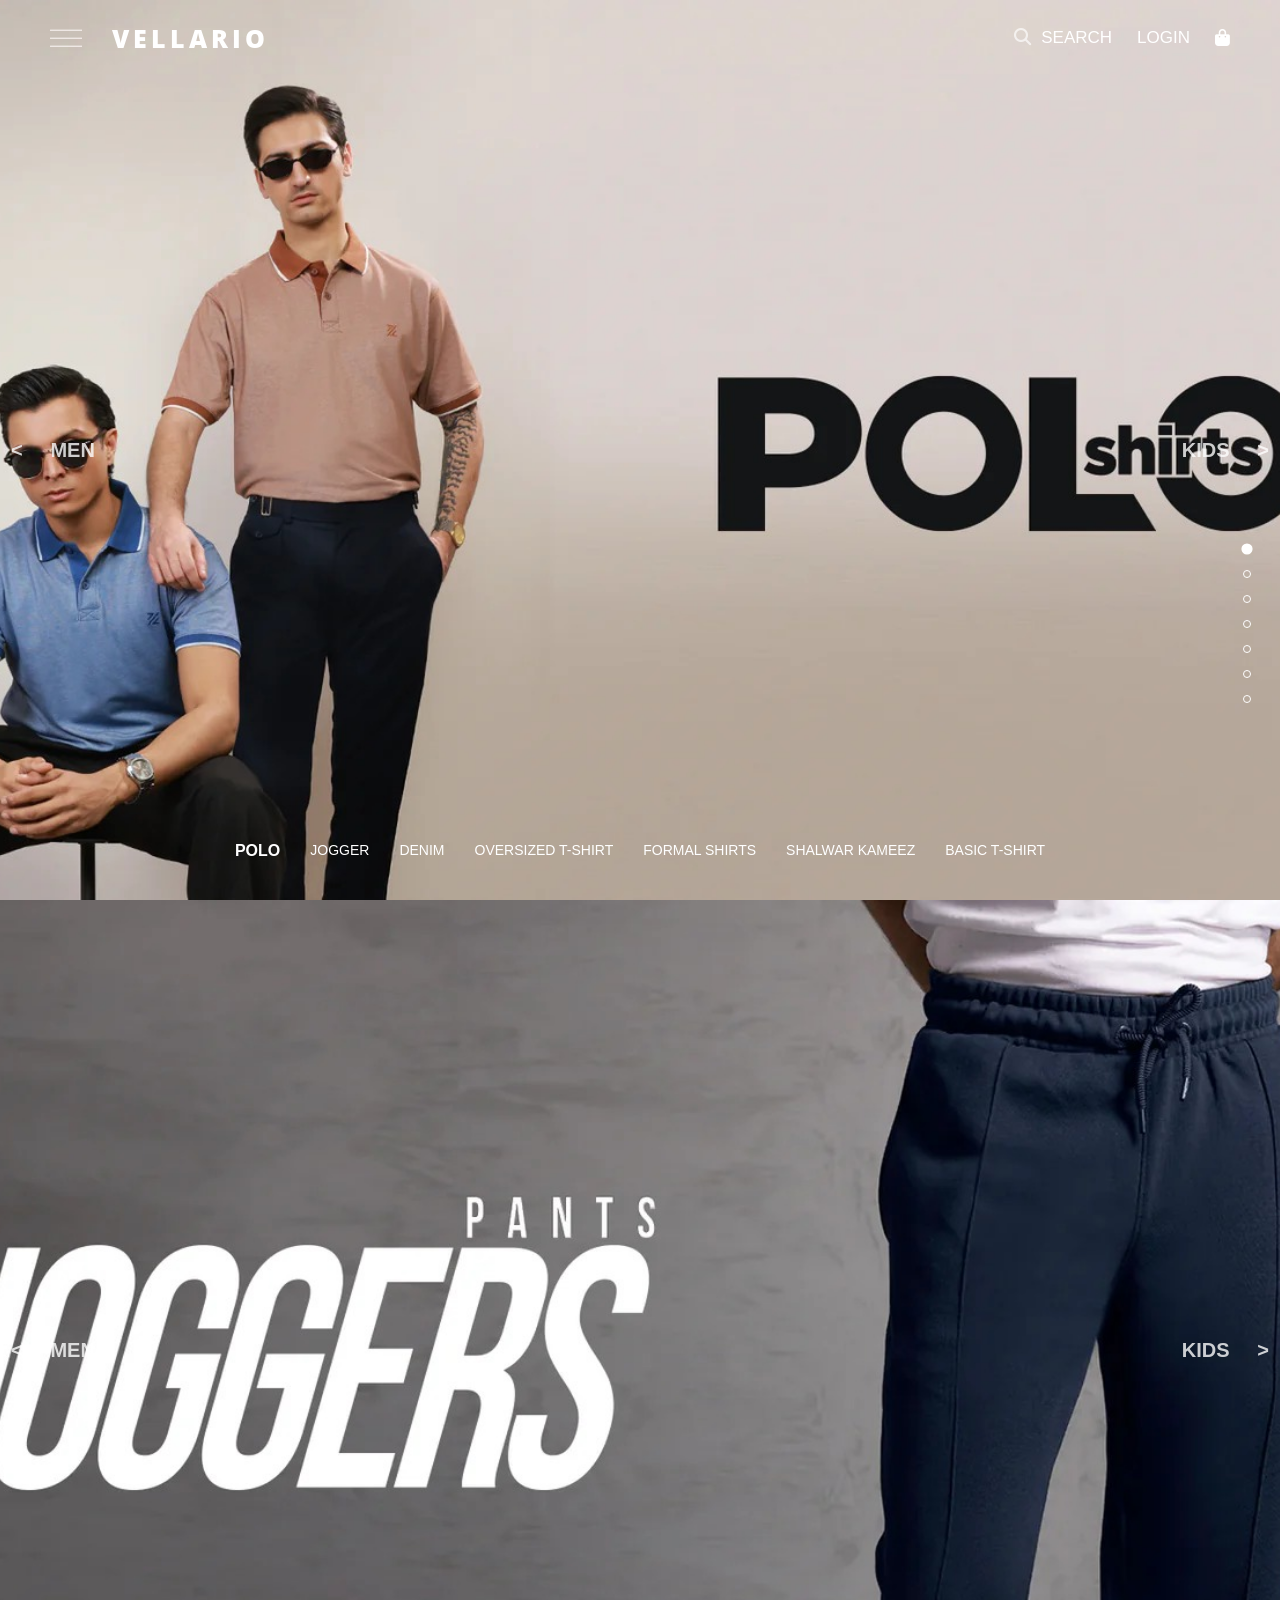
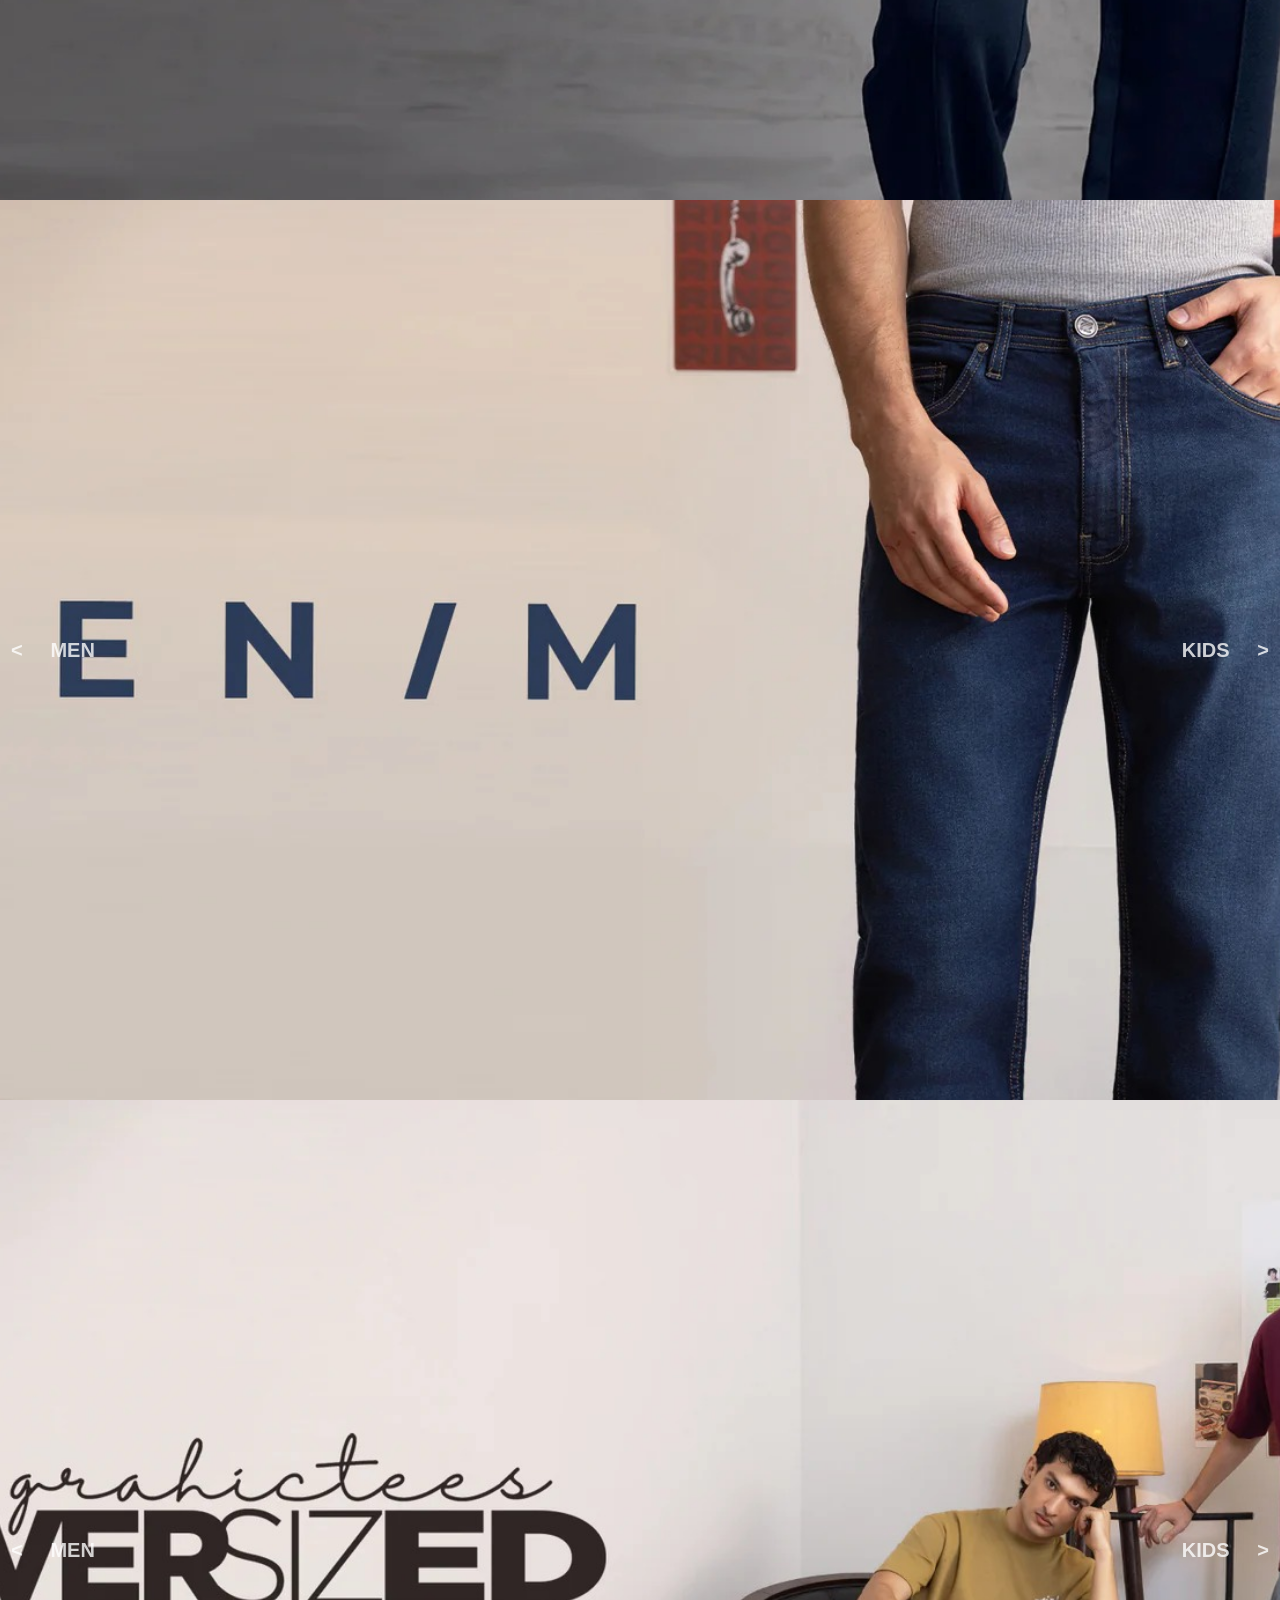
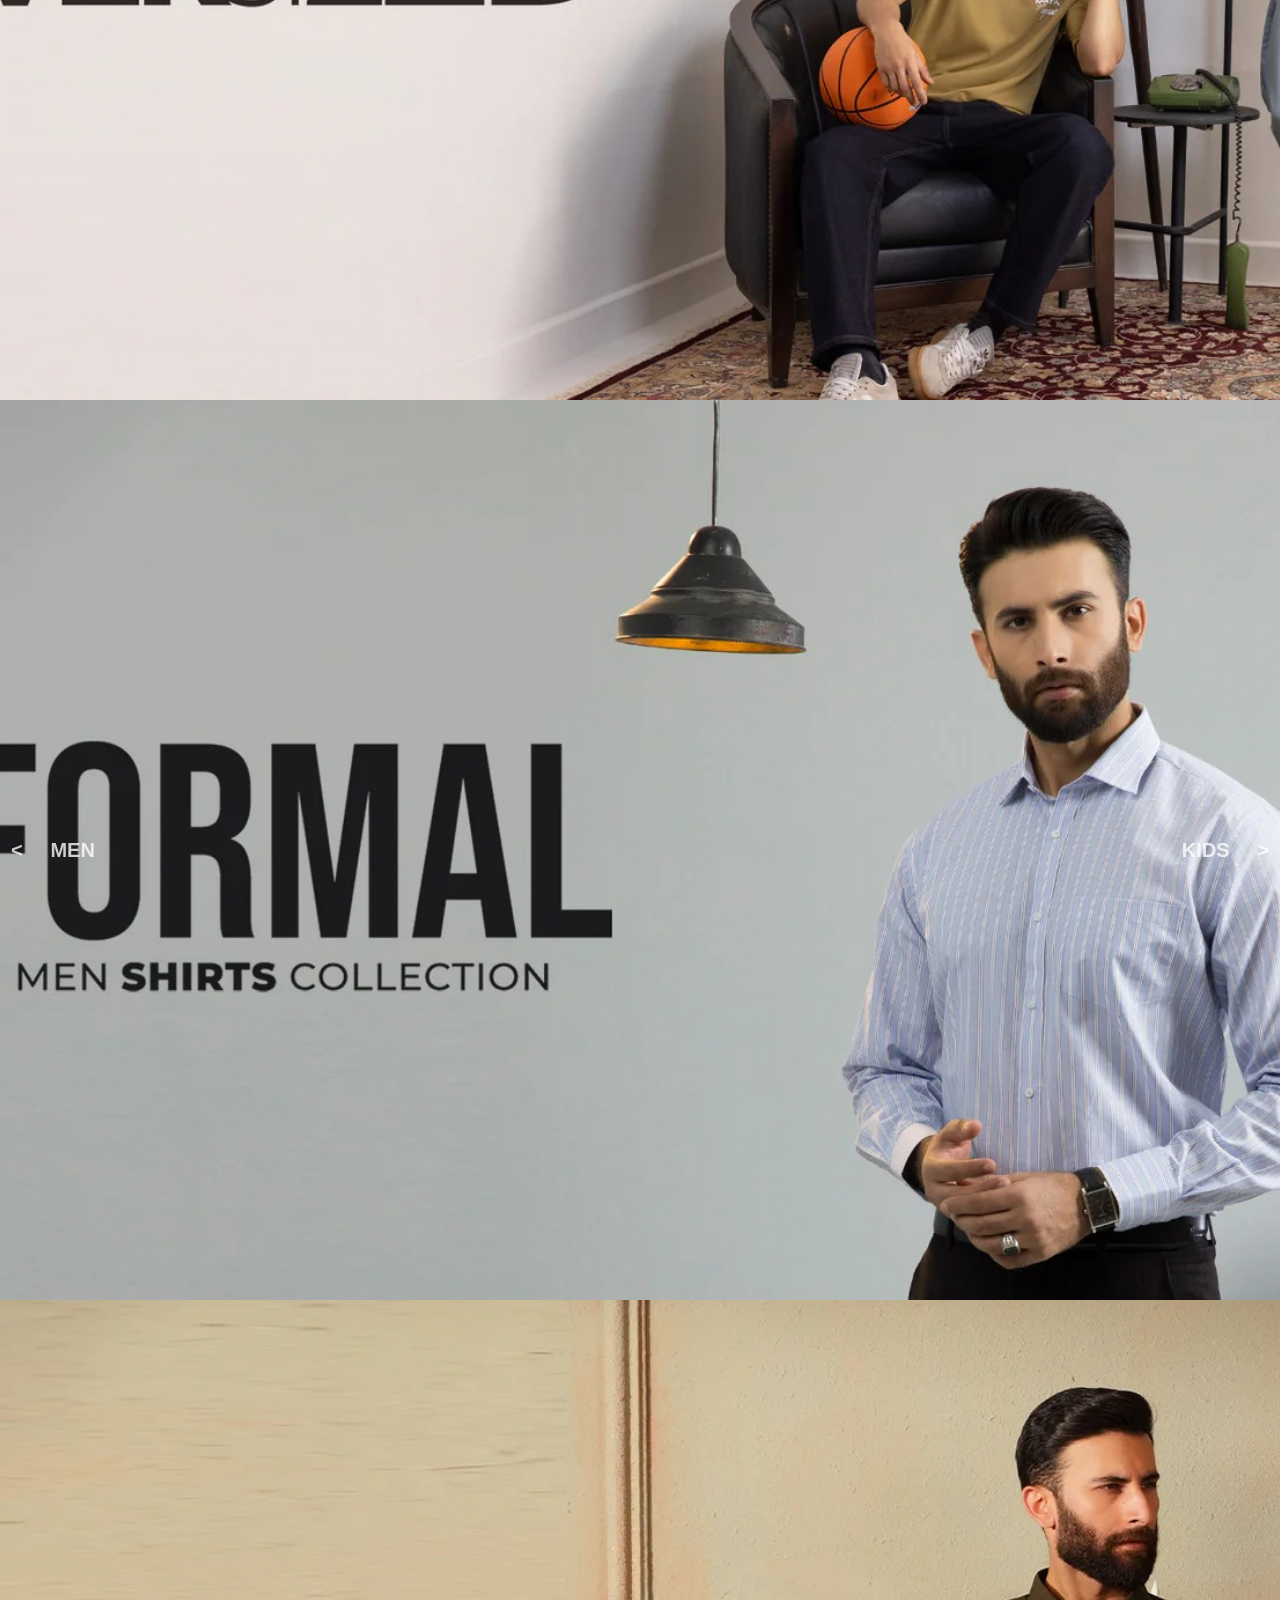
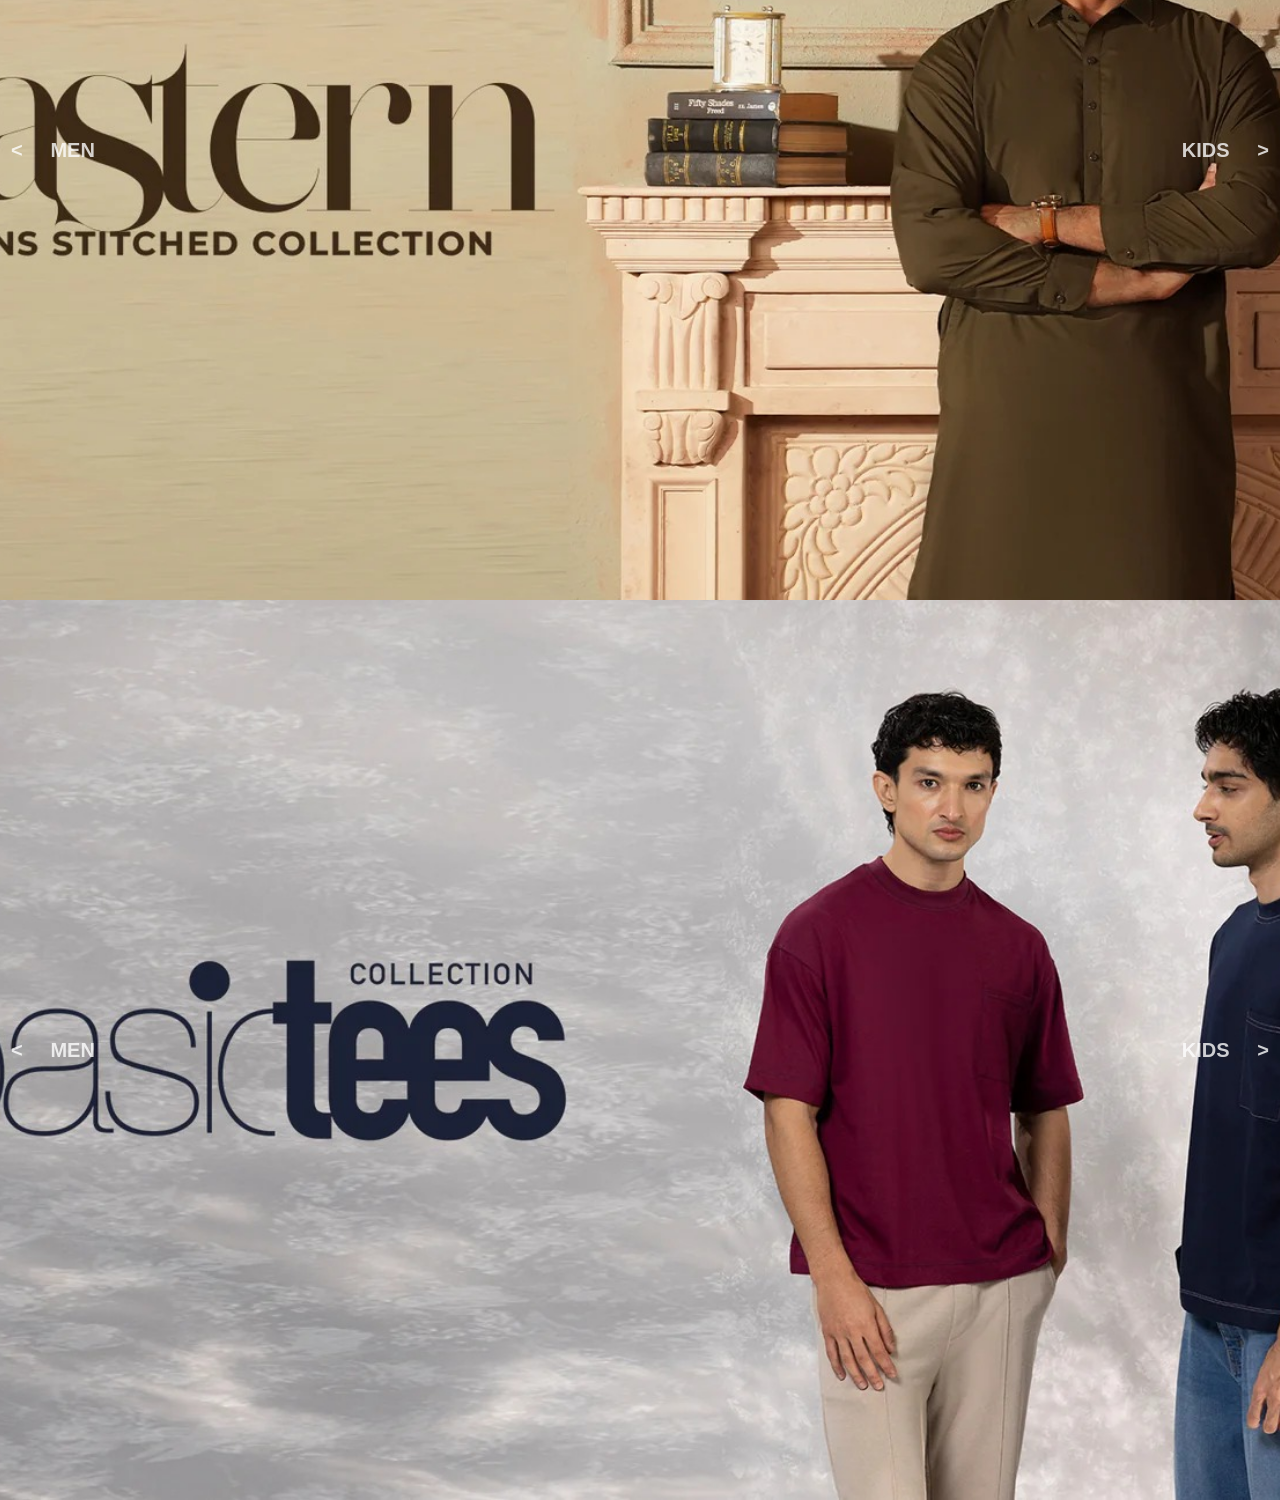
==== index.html @ cee4c7e9 "removed the index" ====
<!DOCTYPE html>
<html lang="en">

<head>
    <meta charset="UTF-8">
    <meta name="viewport" content="width=device-width, initial-scale=1.0">
    <title>Vellario</title>
    <link rel="stylesheet" href="https://cdnjs.cloudflare.com/ajax/libs/font-awesome/6.5.0/css/all.min.css">
    <link
        href="https://fonts.googleapis.com/css2?family=Montserrat:wght@800&family=Playfair+Display:ital,wght@1,500&family=Open+Sans:wght@600&display=swap"
        rel="stylesheet">
    <link rel="stylesheet" href="/CSS/style.css">
</head>

<body>

    <div id="sideNav" class="sidenav">

        <div class="side-header">

            <span class="close-btn" onclick="toggleNav(0)">✕</span>
            <h2 class="side-logo">VELLARIO</h2>

        </div>
        <div class="box">
            <span class="tab active" onclick="showTab('women', this)">WOMEN</span>
            <span class="tab" onclick="showTab('men', this)">MEN</span>
            <span class="tab" onclick="showTab('kids', this)">KIDS</span>
        </div>

        <div class="tab-content">

            <div class="tab-panel active" id="women">
                <a href="/htmls/womens/UNSTITCHED.HTML">UNSTITCHED</a>
                <a href="/htmls/womens/mODEST WEAR.HTML">MODEST WEAR</a>
                <a href="/htmls/womens/bags.html">BAGS</a>
                <a href="/htmls/womens/fragnance.html">FRAGRANCE</a>
            </div>

            <div class="tab-panel" id="men">
                <a href="/htmls/mens/t-shirts.html">T-SHIRTS</a>
                <a href="/htmls/mens/polo.html">POLO</a>
                <a href="/htmls/mens/Shirts.html">SHIRTS</a>
                <a href="/htmls/mens/fragnance - Copy.html">FRAGRANCE</a>
            </div>

            <div class="tab-panel" id="kids">
                <a href="/htmls/kids/boys.html">BOYS</a>
                <a href="/htmls/kids/girls.html">GIRLS</a>


            </div>

        </div>

    </div>


    <header>

        <div class="logo-section">

            <span class="bar" onclick="toggleNav('33vw')">&#119064;</span>

            <a href="index.html" class="logo">VELLARIO</a>

        </div>


        <div class="nav-right">
            <a href="/htmls/search.html"> <i class="fa fa-search"></i>SEARCH</a>
            <a href="/htmls/login.html">LOGIN</a>
            <span><i class="fas fa-shopping-bag"></i></span>
        </div>
    </header>

    <div class="slider" id="mainSlider">

        <section class="section" style="background-image:url('/img/imgi_8_Polo_polo-shirts_20260211-d_1660x.jpg');">
            <div class="arrow arrow-left" onclick="prevSlide()">&lt;&nbsp;&nbsp;&nbsp;&nbsp; MEN</div>


            <div class="arrow arrow-right" onclick="nextSlide()">KIDS &nbsp;&nbsp;&nbsp;&nbsp;&gt;</div>
        </section>


        <section class="section"
            style="background-image:url('/img/imgi_11_Jogger_men-trouser-pants_20260211-d_1660x.jpg');">
            <div class="arrow arrow-left" onclick="prevSlide()">&lt;&nbsp;&nbsp;&nbsp;&nbsp; MEN</div>


            <div class="arrow arrow-right" onclick="nextSlide()">KIDS &nbsp;&nbsp;&nbsp;&nbsp;&gt;</div>
        </section>


        <section class="section" style="background-image:url('/img/imgi_10_Denim_denim_20260211-d_1660x.jpg');">
            <div class="arrow arrow-left" onclick="prevSlide()">&lt;&nbsp;&nbsp;&nbsp;&nbsp; MEN</div>


            <div class="arrow arrow-right" onclick="nextSlide()">KIDS &nbsp;&nbsp;&nbsp;&nbsp;&gt;</div>
        </section>

        <section class="section"
            style="background-image:url('/img/imgi_9_Oversized_oversized-graphic-t-shirt_20260211-d_1660x.jpg');">
            <div class="arrow arrow-left" onclick="prevSlide()">&lt;&nbsp;&nbsp;&nbsp;&nbsp; MEN</div>


            <div class="arrow arrow-right" onclick="nextSlide()">KIDS &nbsp;&nbsp;&nbsp;&nbsp;&gt;</div>
        </section>

        <section class="section"
            style="background-image:url('/img/imgi_12_Formal_Shirt_men-shirts_20260211-d_1660x.jpg');">
            <div class="arrow arrow-left" onclick="prevSlide()">&lt;&nbsp;&nbsp;&nbsp;&nbsp; MEN</div>


            <div class="arrow arrow-right" onclick="nextSlide()">KIDS &nbsp;&nbsp;&nbsp;&nbsp;&gt;</div>
        </section>

        <section class="section"
            style="background-image:url('/img/imgi_13_Shalwar_kameez_eastern-wear_20260211-d_1660x.jpg');">
            <div class="arrow arrow-left" onclick="prevSlide()">&lt;&nbsp;&nbsp;&nbsp;&nbsp; MEN</div>


            <div class="arrow arrow-right" onclick="nextSlide()">KIDS &nbsp;&nbsp;&nbsp;&nbsp;&gt;</div>
        </section>

        <section class="section"
            style="background-image:url('/img/imgi_14_T-Shirt_men-basic-t-shirt_20260211-d_1660x.jpg');">
            <div class="arrow arrow-left" onclick="prevSlide()">&lt;&nbsp;&nbsp;&nbsp;&nbsp; MEN</div>


            <div class="arrow arrow-right" onclick="nextSlide()">KIDS &nbsp;&nbsp;&nbsp;&nbsp;&gt;</div>
        </section>

    </div>



    <div class="dots">
        <div class="dot active" onclick="jump(0)"></div>
        <div class="dot" onclick="jump(1)"></div>
        <div class="dot" onclick="jump(2)"></div>
        <div class="dot" onclick="jump(3)"></div>
        <div class="dot" onclick="jump(4)"></div>
        <div class="dot" onclick="jump(5)"></div>
        <div class="dot" onclick="jump(6)"></div>

    </div>

    <nav class="bottom-nav">
        <a class="nav-item active">POLO</a>
        <a class="nav-item">JOGGER</a>
        <a class="nav-item">DENIM</a>
        <a class="nav-item">OVERSIZED T-SHIRT</a>
        <a class="nav-item">FORMAL SHIRTS</a>
        <a class="nav-item">SHALWAR KAMEEZ</a>
        <a class="nav-item">BASIC T-SHIRT</a>
    </nav>



    <!-- links -->

    <script src="/java.js"></script>
</body>

</html>
---- CSS/style.css ----
* {
  margin: 0;
  padding: 0;
  box-sizing: border-box;
}

body,
html {
  height: 100%;
  width: 100%;
  overflow: hidden;
  font-family: "Open Sans", sans-serif;
}

.slider {
  position: absolute;
  top: 0;
  left: 0;
}

/* HEADER */
header {
  position: fixed;
  top: 0;
  width: 100%;
  z-index: 1000;
  display: flex;
  justify-content: space-between;
  align-items: center;
  padding: 10px 50px;
  color: white;
}

.logo-section {
  display: flex;
  align-items: center;
  gap: 15px;
  cursor: pointer;
}

.logo-section span {
  color: rgb(255, 250, 250);
}

.bar {
  font-size: 40px;
}

.logo {
  font-size: 25px;
  font-weight: 900;
  letter-spacing: 4px;
  padding-left: 15px;
  text-decoration: none;
  color: inherit;
}

.nav-right {
  display: flex;
  gap: 25px;
  align-items: center;
  font-size: 17px;
}

.nav-right a {
  color: rgb(255, 255, 255);
  text-decoration: none;
  font-weight: lighter;
  font-family: Arial, Helvetica, sans-serif;
}

.fa-search {
  margin-right: 10px;
  color: rgba(255, 255, 255, 0.658);
}

fa.shopping-bag {
  cursor: pointer;
}
/* SIDEBAR */
.sidenav {
  height: 100%;
  width: 0;
  position: fixed;
  z-index: 2000;
  top: 0;
  left: 0;
  background: rgb(255, 251, 251);
  transition: 0.5s cubic-bezier(0.77, 0, 0.175, 1);
  overflow-x: hidden;
}

.sidenav a {
  text-decoration: none;
  font-size: 20px;
  color: #111;
  display: block;
}

.close-btn {
  position: static;
  font-size: 20px;
  cursor: pointer;
  color: rgba(128, 128, 128, 0.575);
}

/* new files  */

.side-header {
  display: flex;
  align-items: center;
  gap: 20px;
  padding: 40px 50px;
}

.side-logo {
  margin: 0;
  font-size: 25px;
  font-weight: 700;
  font-family: Arial, Helvetica, sans-serif;
}

.tabs {
  display: flex;
  gap: 20px;
  padding-left: 50px;
  margin-bottom: 30px;
  font-weight: bold;
  cursor: pointer;
}

.tab {
  opacity: 0.4;
  transition: 0.3s;
  margin-left: 20px;
}
.box {
  margin-left: 30px;
  cursor: pointer;
}
.tab.active {
  opacity: 1;
}

.tab-content {
  padding-left: 50px;
  margin-top: 50px;
  display: flex;
  flex-direction: column;
  gap: 10px;
}

.tab-panel {
  display: none;
  flex-direction: column;
  gap: 12px;
}

.tab-panel.active {
  display: flex;
}

.tab-panel a {
  font-size: 18px;
  font-weight: bold;
  cursor: pointer;
  transition: 0.2s;
}

.tab-panel a:hover {
  transform: translateX(8px);
}

/* SLIDER */
.slider {
  height: 100vh;
  width: 100%;
  transition: transform 0.8s cubic-bezier(0.6, 0, 0.3, 1);
}

.section {
  height: 100vh;
  width: 100%;
  background-size: cover;
  background-position: center;
  display: flex;
  align-items: center;
  justify-content: center;
  position: relative;
}

/* HERO TEXT */
/* .hero-text-container {
  display: flex;
  align-items: baseline;
  gap: 15px;
  color: white;
} */

.hero-text-container {
  display: flex;
  flex-direction: column;
  align-items: center;
  color: white;
}

.hero-text-container h1 {
  font-family: "Montserrat", sans-serif;
  font-weight: 800;
  font-size: 90px;
  margin-right: 120;
  letter-spacing: -4px;
  transform: scaleX(1.1);
  margin-bottom: -10px;
  line-height: 1;
}
.polo-shirt span {
  margin-right: 60px;
  font-weight: bolder;
  line-height: 0.9;
  font-size: 80px;
  color: black;
}

.polo-shirt h1 {
  margin-left: 5px;
  font-family: "Times New Roman", Times, serif;
}

.polo-shirt {
  margin-right: 100px;
}

.jogger-pants span {
  font-weight: bolder;
  line-height: 1;
  font-size: 80px;
  color: #111;
}

.jogger-pants h1 {
  margin-right: 190px;
  font-family: "Times New Roman", Times, serif;
}

.denim-shirts span {
  font-weight: bolder;
  line-height: 0.8;
  font-size: 80px;
  color: black;
}
.denim-shirts h1 {
  margin-right: 400px;
  font-family: "Times New Roman", Times, serif;
}

.hero-text-container span {
  font-family: "Playfair Display", serif;
  /* font-size: 60px; */
  letter-spacing: 6px;
  margin-left: 470px;
  text-transform: uppercase;
}

/* ARROWS */
.arrow {
  position: absolute;
  top: 50%;
  transform: translateY(-50%);
  color: rgba(255, 255, 255, 0.788);
  font-weight: 200px;
  font-size: 20px;
  font-family: Arial, Helvetica, sans-serif;
  cursor: pointer;
  font-weight: bold;
  z-index: 100;
  padding: 10px;
}

.arrow-left {
  left: 1px;
}
.arrow-right {
  right: 1px;
}

/* DOTS */
.dots {
  position: absolute;
  right: 29px;
  top: 60.5%;
  display: flex;
  flex-direction: column;
  gap: 17px;
  z-index: 100;
}

.dot {
  width: 8px;
  height: 8px;
  border: 1px solid white;
  border-radius: 50%;
  cursor: pointer;
  transition: 0.3s;
}

.dot.active {
  background: white;
  transform: scale(1.4);
}

/* BOTTOM NAV */
.bottom-nav {
  position: absolute;
  bottom: 40px;
  width: 100%;
  display: flex;
  justify-content: center;
  gap: 30px;
}

.nav-item {
  color: white;
  font-size: 14px;
  font-weight: lighter;
  font-family: Arial, Helvetica, sans-serif;
  transition: 0.3s;
  cursor: pointer;
}

.nav-item.active {
  opacity: 1;
  font-weight: 900;
  font-size: 16px;
  font-weight: bold;
  font-family: Arial, Helvetica, sans-serif;
  color: rgb(255, 255, 255);
}

/* search */

* {
  margin: 0;
  padding: 0;
  box-sizing: border-box;
}

body {
  font-family: "Open Sans", sans-serif;
  background: #f5f5f5;
  color: #333;
}

/* HEADER */

/* SEARCH SECTION */
.search-section {
  text-align: center;
  padding: 40px 0;
}

.search-section h1 {
  font-size: 28px;
  letter-spacing: 2px;
  margin-bottom: 30px;
}

.search-box {
  width: 60%;
  margin: 0 auto 20px;
  display: flex;
  justify-content: space-between;
  align-items: center;
  border-bottom: 1px solid #aaa;
  padding: 10px;
}

.search-box input {
  border: none;
  outline: none;
  width: 100%;
  background: transparent;
  font-size: 16px;
}

.popular-title {
  text-align: left;
  width: 60%;
  margin: 20px auto 10px;
  font-weight: 600;
}

.tags {
  width: 60%;
  margin: 0 auto;
  display: flex;
  flex-wrap: wrap;
  gap: 10px;
}

.tags span {
  background: #e6e6e6;
  padding: 6px 12px;
  border-radius: 20px;
  font-size: 13px;
  cursor: pointer;
}

/* INTEREST SECTION */
.interest-section {
  width: 85%;
  margin: 60px auto;
}

.interest-section h2 {
  font-size: 22px;
  margin-bottom: 30px;
}

.product-grid {
  display: grid;
  grid-template-columns: repeat(4, 1fr);
  gap: 25px;
}

.card img {
  width: 100%;
  height: 350px;
  object-fit: cover;
}

.card .title {
  margin-top: 10px;
  font-weight: 600;
  font-size: 14px;
}

.card .price {
  font-size: 14px;
  margin-top: 5px;
}

.view-btn {
  text-align: center;
  margin-top: 40px;
}

.view-btn button {
  background: black;
  color: white;
  padding: 12px 40px;
  border: none;
  cursor: pointer;
}

/* footer */

.footer-slide {
  height: 100vh;
  width: 100%;
  display: flex;
  flex-direction: column;
  justify-content: space-between;
  background: #f2f2f2;
}

.footer {
  background: #000;
  color: #fff;
  width: 100%;
  display: flex;
  justify-content: space-around;
  padding: 60px 120px;
  box-sizing: border-box;
}
.bottom {
  background: #000;
  color: #aaa;
  text-align: center;
  padding: 20px;
  width: 100%;
  font-size: 11px;
}

.newsletter {
  text-align: center;
  padding-top: 60px;
}

.newsletter h2 {
  font-size: 18px;
  letter-spacing: 1px;
  margin-bottom: 5px;
}

.email-label {
  font-size: 10px;
  color: #777;
  display: block;
  margin-bottom: 15px;
}

.email-input {
  width: 350px;
  border: none;
  border-bottom: 1px solid #000;
  background: transparent;
  outline: none;
  padding: 5px;
}

.social-icons {
  margin-top: 20px;
}

.social-icons i {
  margin: 0 10px;
  font-size: 18px;
  cursor: pointer;
}

.footer {
  background: #000;
  color: #fff;
  display: flex;
  justify-content: space-around;
  padding: 40px 40px;
}

.col h4 {
  font-size: 12px;
  margin-bottom: 10px;
}

.col p {
  font-size: 11px;
  margin: 4px 0;
  color: #ccc;
}

.payment img {
  height: 25px;
  margin-right: 10px;
}

.bottom {
  background: #000;
  color: #aaa;
  text-align: center;
  padding: 15px;
  font-size: 11px;
}

.payment-logos {
  display: flex;
  align-items: center;
  gap: 15px;
  margin-top: 10px;
}

.payment-logos img {
  height: 28px;
  object-fit: contain;
  background: #fff;
  padding: 4px 8px;
  border-radius: 4px;
}
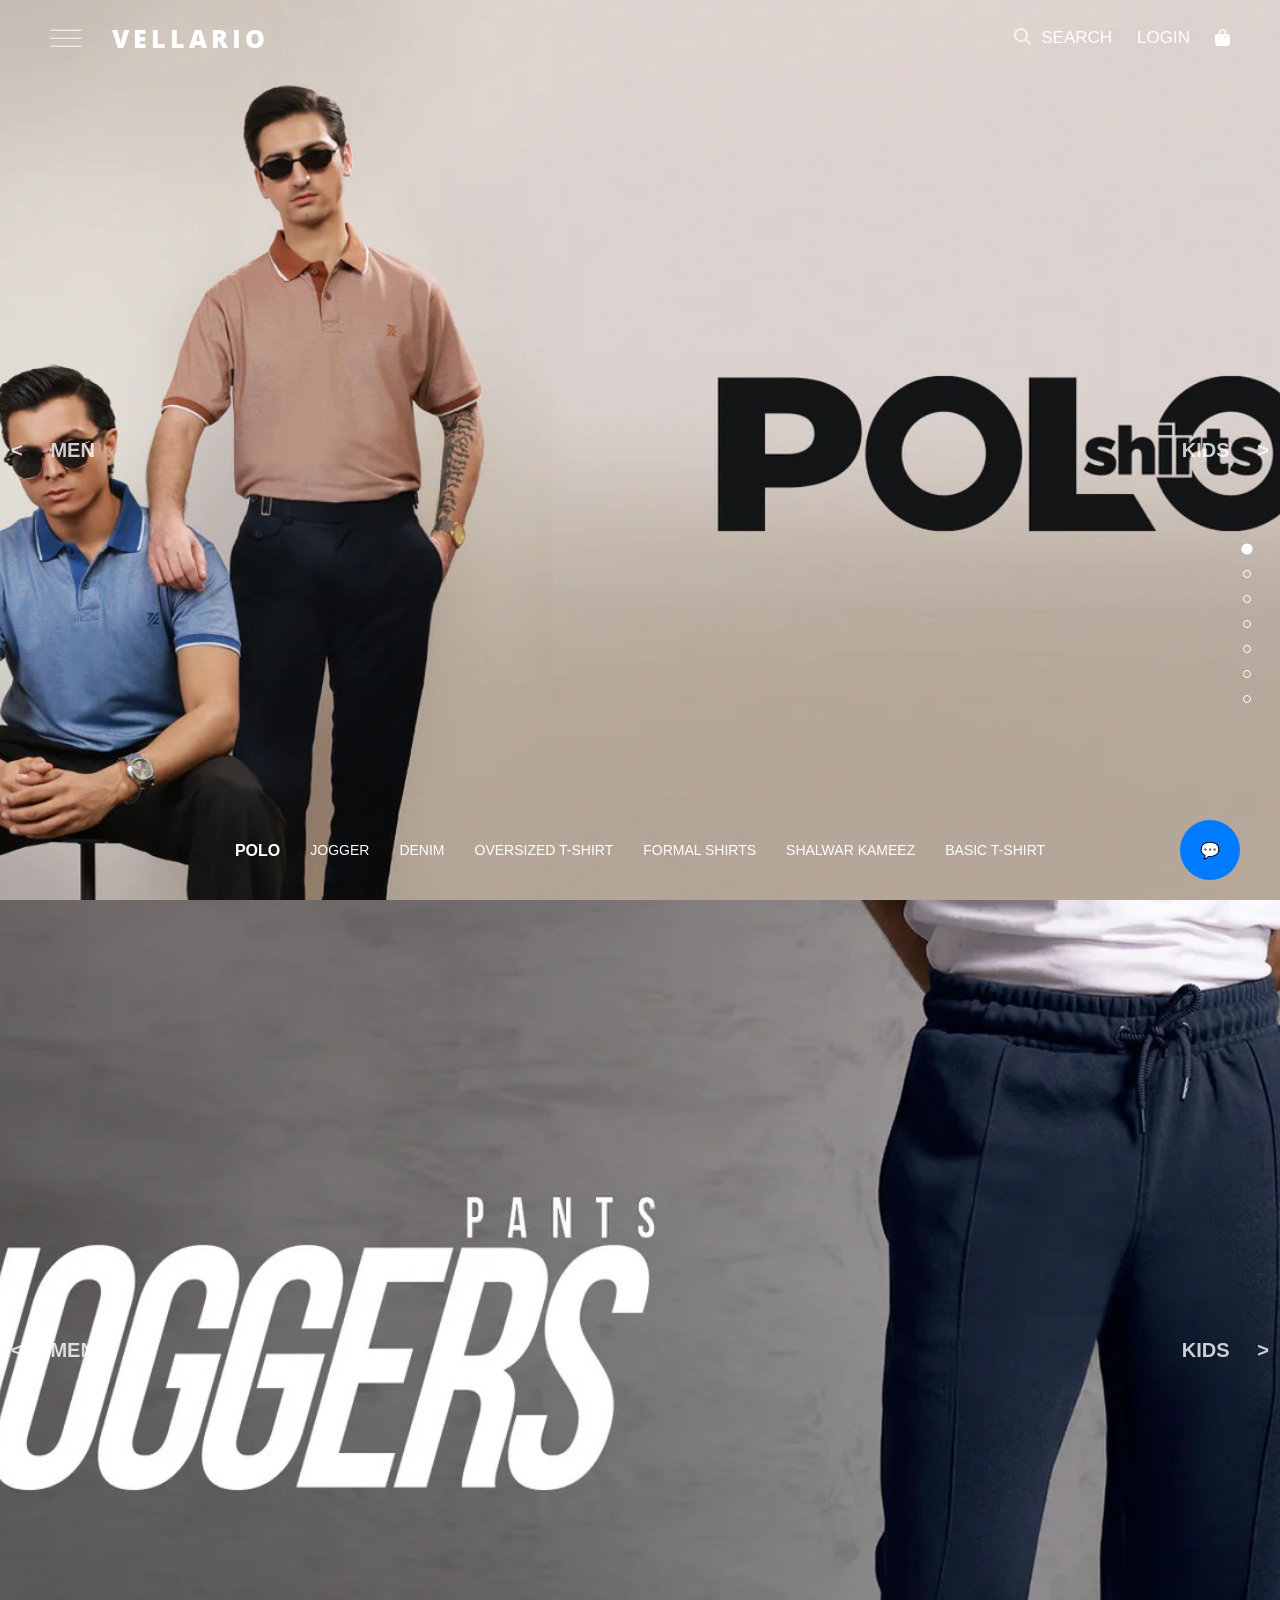
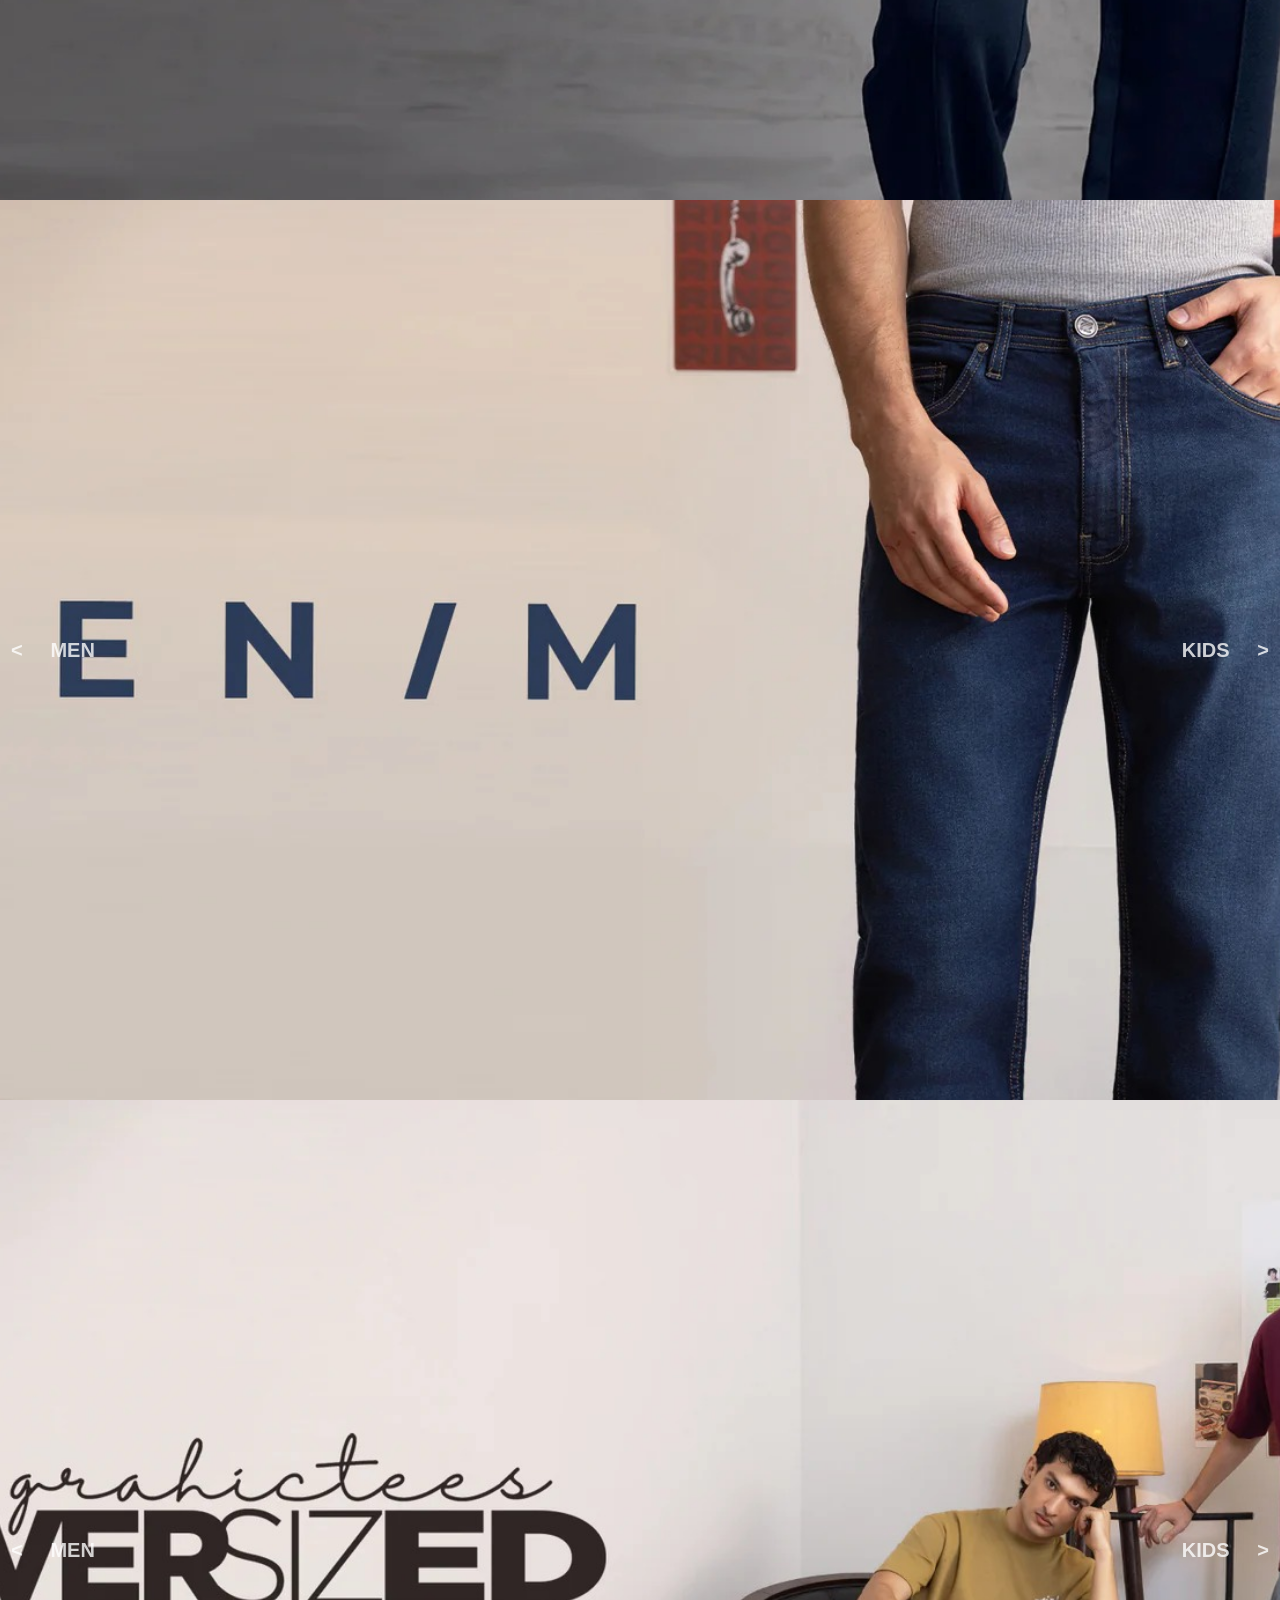
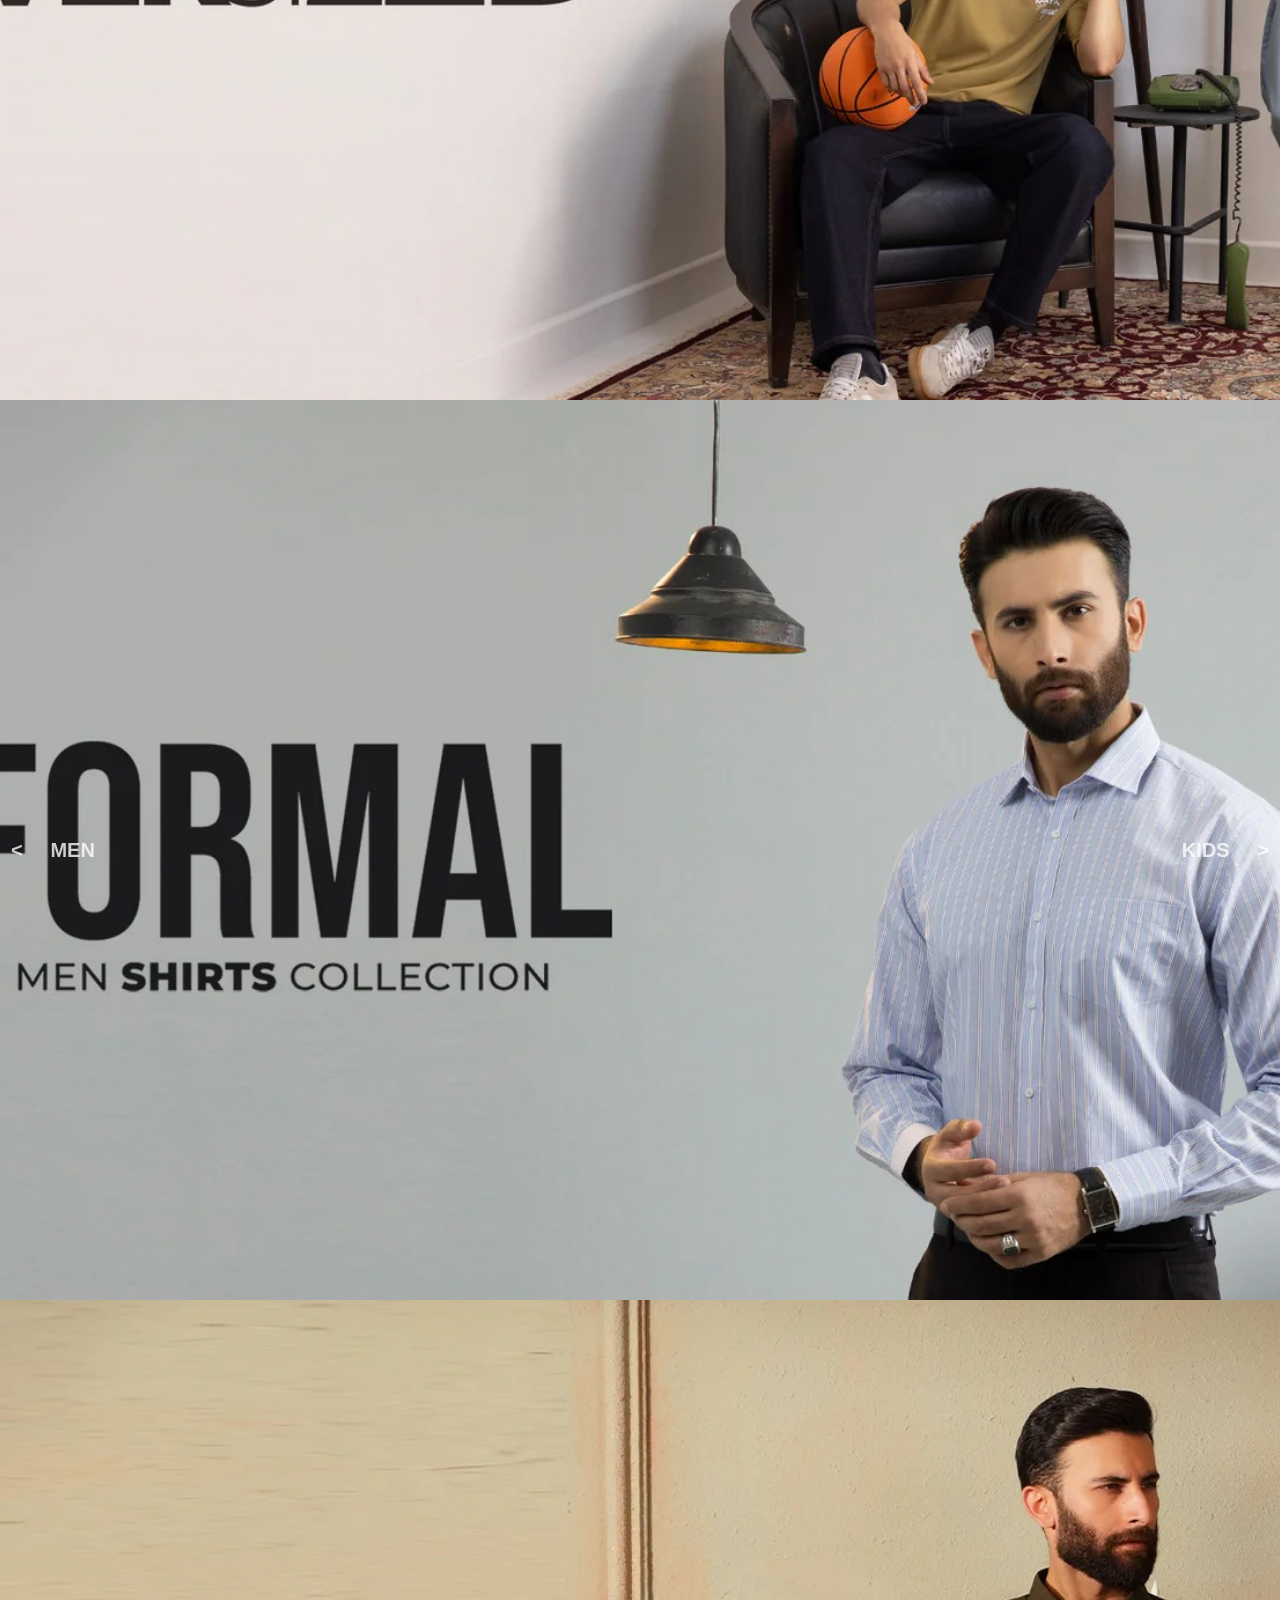
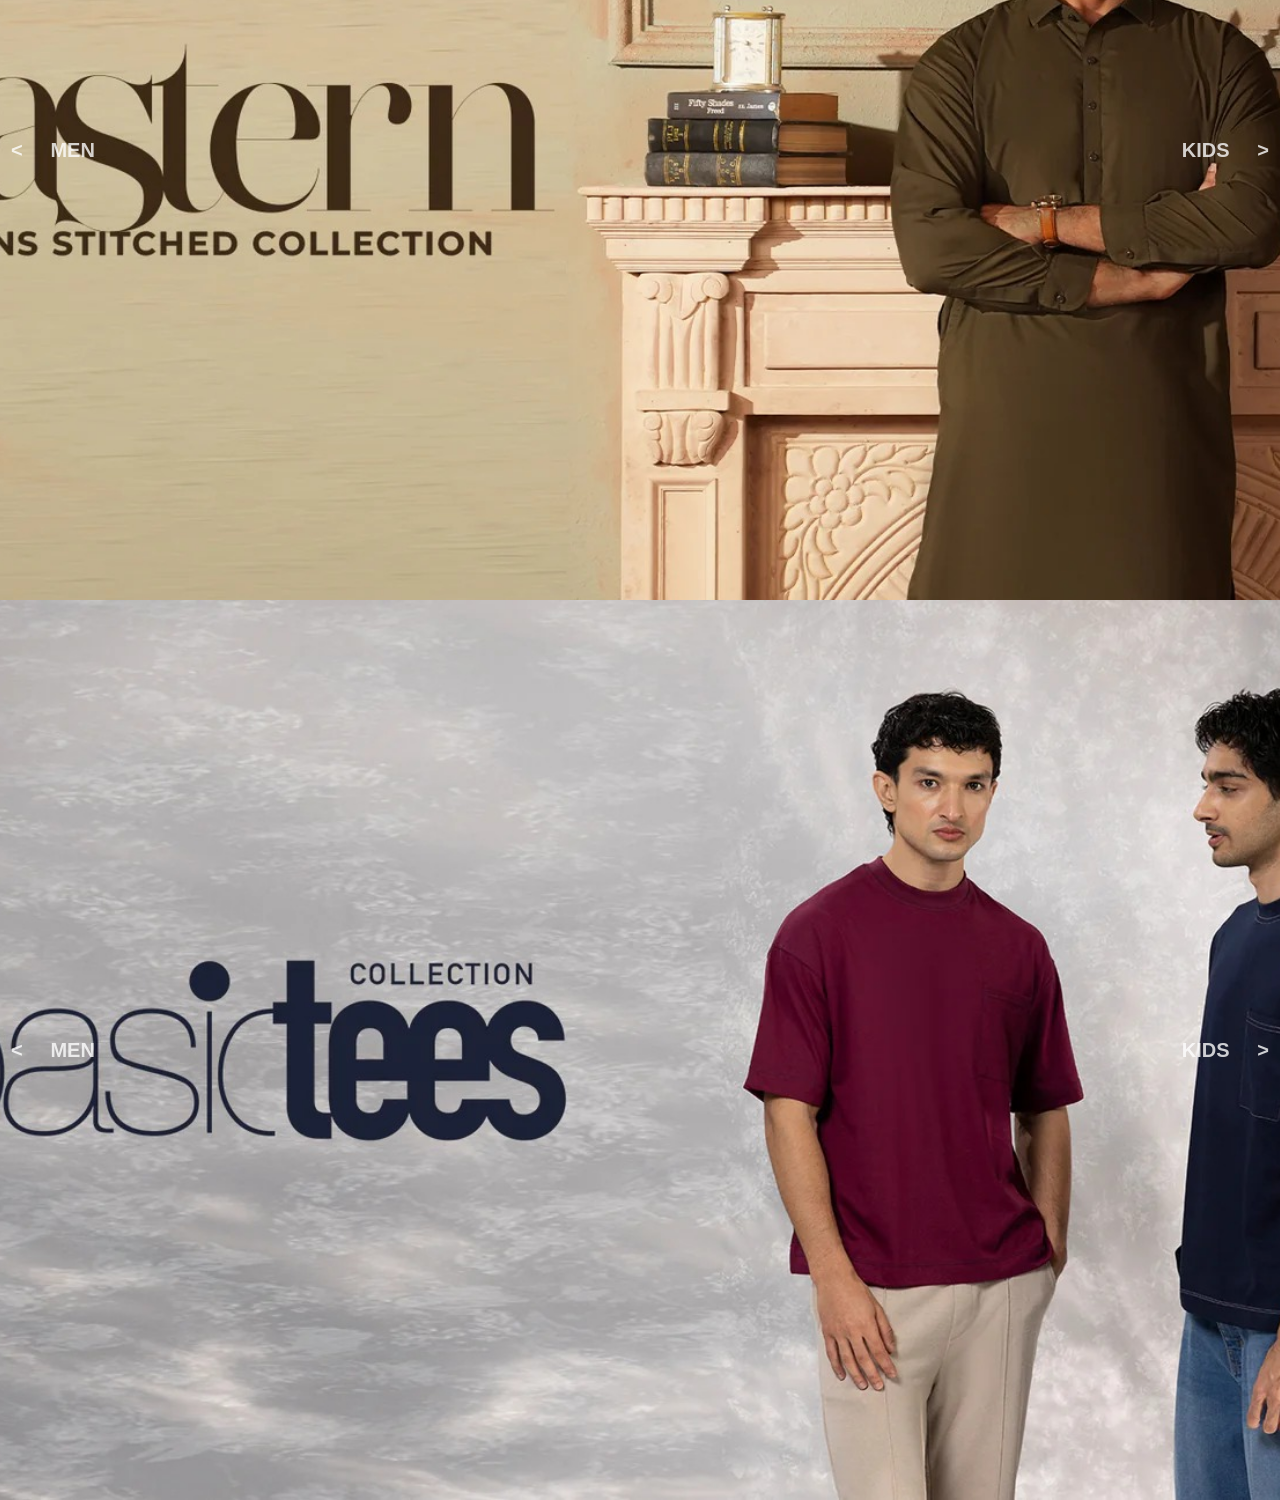
==== commit 29811dab: "d" ====
--- a/index.html
+++ b/index.html
@@ -62,7 +62,7 @@
 
             <span class="bar" onclick="toggleNav('33vw')">&#119064;</span>
 
-            <a href="index.html" class="logo">VELLARIO</a>
+            <a href="/index.html" class="logo">VELLARIO</a>
 
         </div>
 
@@ -159,7 +159,49 @@
 
 
 
-    <!-- links -->
+
+    <!-- chatbox -->
+    <div id="chat-container" style="
+    position: fixed;
+    bottom: 20px;
+    right: 40px;
+    width: 60px;
+    height: 60px;
+    border-radius: 50%;
+    overflow: hidden;
+    cursor: pointer;
+    z-index: 1000;
+    background: #007bff;
+    display: flex;
+    align-items: center;
+    justify-content: center;
+">
+        💬
+    </div>
+
+    <!-- Hidden iframe (chat window) -->
+    <iframe id="chatbox-iframe" src="https://www.chatbase.co/chatbot-iframe/KssADbkPVxOjn_orvt3pV" style="
+        display: none;
+        position: fixed;
+        bottom: 90px;
+        right: 30px;
+        width: 350px;
+        height: 500px;
+        border: none;
+        z-index: 1001;
+        box-shadow: 0 5px 15px rgba(0,0,0,0.3);
+        border-radius: 10px;
+    "></iframe>
+
+    <script>
+        // Toggle the chat window when clicking the icon
+        const icon = document.getElementById('chat-container');
+        const chat = document.getElementById('chatbox-iframe');
+
+        icon.addEventListener('click', () => {
+            chat.style.display = chat.style.display === 'block' ? 'none' : 'block';
+        });
+    </script>
 
     <script src="/java.js"></script>
 </body>
